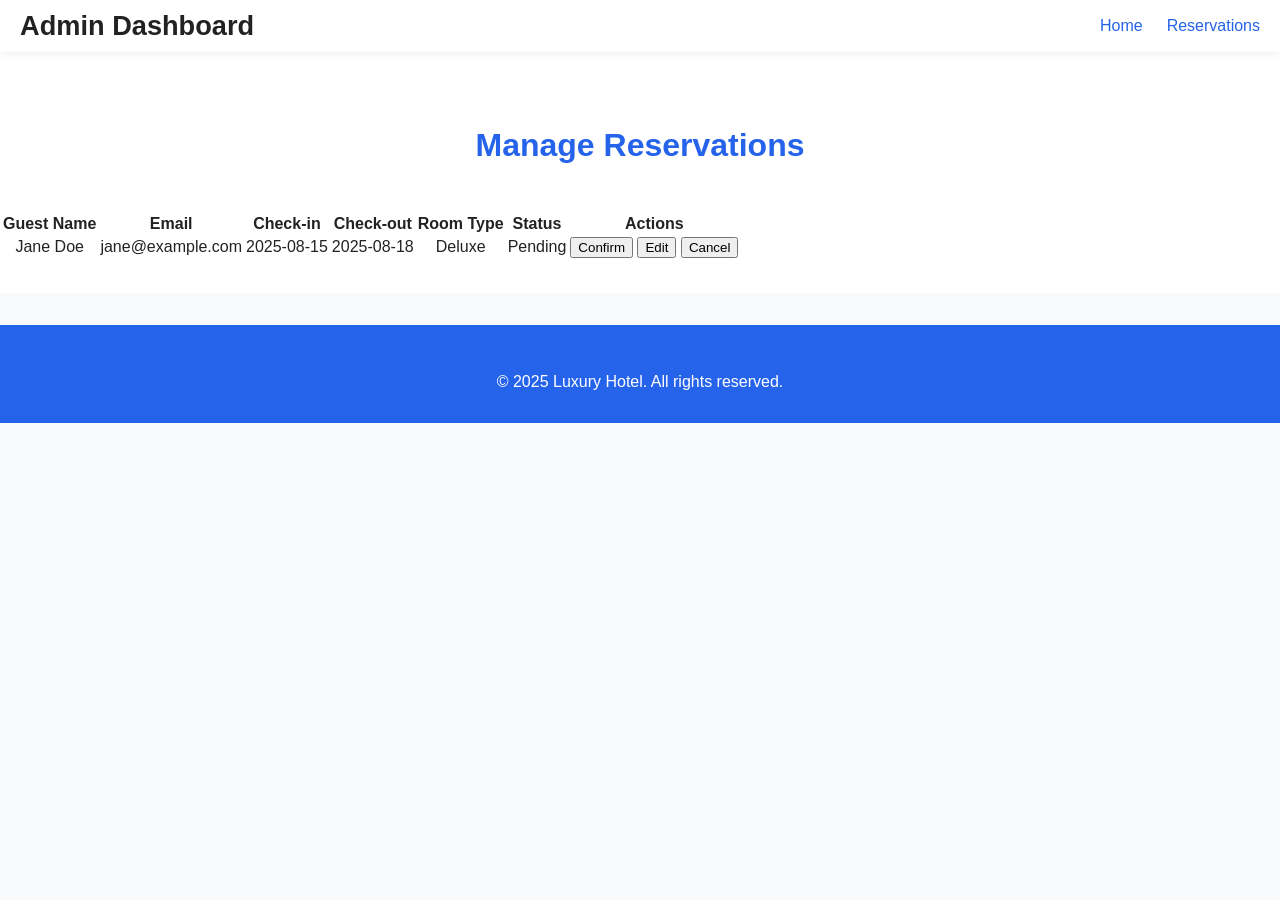
==== admin.html @ 097ed92b "Commiting of all files" ====
<!DOCTYPE html>
<html lang="en">
<head>
  <meta charset="UTF-8" />
  <meta name="viewport" content="width=device-width, initial-scale=1.0" />
  <title>Admin Dashboard – Luxury Hotel</title>
  <link rel="stylesheet" href="styles.css" />
</head>
<body>
  <header>
    <nav class="navbar">
      <div class="logo">Admin Dashboard</div>
      <ul class="nav-links" id="navLinks">
        <li><a href="index.html">Home</a></li>
        <li><a href="reservations.html">Reservations</a></li>
      </ul>
      <button class="menu-toggle" onclick="toggleMenu()">☰</button>
    </nav>
  </header>

  <section class="features">
    <h2>Manage Reservations</h2>
    <table>
      <thead>
        <tr>
          <th>Guest Name</th>
          <th>Email</th>
          <th>Check-in</th>
          <th>Check-out</th>
          <th>Room Type</th>
          <th>Status</th>
          <th>Actions</th>
        </tr>
      </thead>
      <tbody>
        <tr>
          <td>Jane Doe</td>
          <td>jane@example.com</td>
          <td>2025-08-15</td>
          <td>2025-08-18</td>
          <td>Deluxe</td>
          <td>Pending</td>
          <td>
            <button>Confirm</button>
            <button>Edit</button>
            <button>Cancel</button>
          </td>
        </tr>
        <!-- More rows -->
      </tbody>
    </table>
  </section>

  <footer>
    <p>&copy; 2025 Luxury Hotel. All rights reserved.</p>
  </footer>

  <script src="script.js"></script>
</body>
</html>
---- styles.css ----
body {
  font-family: 'Segoe UI', Arial, sans-serif;
  margin: 0;
  background: #f8f9fa;
  color: #222;
  scroll-behavior: smooth;
}

header {
  background: #fff;
  box-shadow: 0 2px 8px rgba(0,0,0,0.06);
  position: sticky;
  top: 0;
  z-index: 100;
}

.logo {
  font-size: 1.7em;
  font-weight: bold;
  display: flex;
  align-items: center;
}

.logo-img {
  height: 40px;
  width: 40px;
  margin-right: 10px;
  border-radius: 50%;
}

.navbar {
  display: flex;
  align-items: center;
  justify-content: space-between;
  padding: 10px 20px;
  margin: 0px;
}

.nav-links {
  list-style: none;
  display: flex;
  gap: 1.5em;
  margin: 0;
  padding: 0;
}

.nav-links li a {
  text-decoration: none;
  color: #2563eb;
  font-weight: 500;
  transition: color 0.2s;
}

.nav-links li a:hover {
  color: #ef4444;
}

.menu-toggle {
  display: none;
  font-size: 2em;
  background: none;
  border: none;
  color: #2563eb;
  cursor: pointer;
}

@media (max-width: 900px) {
  .nav-links {
    flex-direction: column;
    background: #fff;
    position: absolute;
    top: 60px;
    right: 0;
    width: 200px;
    display: none;
    box-shadow: 0 2px 8px rgba(0,0,0,0.12);
  }

  .nav-links.active {
    display: flex;
  }

  .menu-toggle {
    display: block;
  }
}

.hero {
  position: relative;
  background-size: cover;
  background-position: center;
  min-height: 60vh;
  display: flex;
  align-items: center;
  justify-content: center;
}

.hero-overlay {
  position: absolute;
  top: 0; left: 0; right: 0; bottom: 0;
  background: rgba(57, 28, 143, 0.214);
  z-index: 1;
}

.hero-content {
  position: relative;
  z-index: 2;
  color: #fff;
  text-align: center;
  padding: 3em 1em;
}

.hero h1 {
  font-size: 2.8em;
  margin-bottom: 0.3em;
  letter-spacing: 1px;
}

.hero p {
  font-size: 1.3em;
  margin-bottom: 1.5em;
}

.cta-button {
  background: #ef4444;
  color: #fff;
  padding: 0.9em 2.2em;
  border: none;
  border-radius: 30px;
  font-size: 1.1em;
  font-weight: bold;
  text-decoration: none;
  transition: background 0.2s;
}

.cta-button:hover {
  background: #2563eb;
}

.features {
  background: #fff;
  padding: 3em 0 2em 0;
  text-align: center;
}

.features h2 {
  font-size: 2em;
  margin-bottom: 1.5em;
  color: #2563eb;
}

.feature-grid {
  display: grid;
  grid-template-columns: repeat(auto-fit, minmax(280px, 1fr));
  gap: 2.5em;
  max-width: 1200px;
  margin: 0 auto;
  padding: 1em;
}

.feature {
  background: #f3f6fa;
  border-radius: 20px;
  padding: 1.5em 1em 2em 1em;
  box-shadow: 0 4px 12px rgba(0,0,0,0.05);
  display: flex;
  flex-direction: column;
  align-items: center;
  transition: transform 0.2s, box-shadow 0.2s;
}

.feature:hover {
  transform: translateY(-6px) scale(1.04);
  box-shadow: 0 6px 24px rgba(37,99,235,0.13);
}

.feature img {
  width: 100%;
  height: 400px;
  object-fit: cover;
  border-radius: 14px;
  margin-bottom: 1em;
}

.feature span {
  font-size: 1.3em;
  font-weight: 600;
  color: #333;
}

.testimonials {
  background: #f8fafc;
  padding: 3em 0 2em 0;
  text-align: center;
}

.testimonials h2 {
  color: #ef4444;
  margin-bottom: 1.2em;
}

.testimonial-slider {
  position: relative;
  max-width: 500px;
  margin: 0 auto;
}

.testimonial {
  display: none;
  flex-direction: column;
  align-items: center;
  background: #fff;
  border-radius: 16px;
  box-shadow: 0 2px 8px rgba(0,0,0,0.07);
  padding: 2em 1.5em 1.5em 1.5em;
  min-height: 180px;
  transition: box-shadow 0.2s;
}

.testimonial.active {
  display: flex;
  animation: fadeIn 0.7s;
}

.testimonial img {
  width: 60px;
  height: 60px;
  border-radius: 50%;
  margin-bottom: 1em;
  object-fit: cover;
  border: 2px solid #2563eb;
}

.testimonial p {
  font-size: 1.1em;
  margin-bottom: 0.7em;
}

.testimonial span {
  color: #2563eb;
  font-weight: 500;
}

.testimonial-prev, .testimonial-next {
  position: absolute;
  top: 50%;
  transform: translateY(-50%);
  background: #2563eb;
  color: #fff;
  border: none;
  border-radius: 50%;
  width: 36px;
  height: 36px;
  font-size: 1.5em;
  cursor: pointer;
  z-index: 2;
  opacity: 0.8;
}

.testimonial-prev { left: -50px; }
.testimonial-next { right: -50px; }

@media (max-width: 600px) {
  .testimonial-prev, .testimonial-next { left: 10px; right: 10px; }
}

@keyframes fadeIn {
  from { opacity: 0; transform: translateY(20px);}
  to { opacity: 1; transform: translateY(0);}
}

.contact {
  background: #fff;
  padding: 3em 0 2em 0;
}

.contact h2 {
  color: #2563eb;
  text-align: center;
  margin-bottom: 1.5em;
}

.contact-flex {
  display: flex;
  flex-wrap: wrap;
  gap: 2em;
  max-width: 1100px;
  margin: 0 auto;
  align-items: flex-start;
}

.contact form {
  flex: 1 1 320px;
  display: flex;
  flex-direction: column;
  gap: 1em;
  background: #f3f6fa;
  border-radius: 16px;
  padding: 2em 1.5em;
  box-shadow: 0 2px 8px rgba(0,0,0,0.05);
}

.contact input, .contact textarea {
  border: 1px solid #cbd5e1;
  border-radius: 8px;
  padding: 0.8em;
  font-size: 1em;
  font-family: inherit;
  resize: none;
}

.contact button {
  background: #ef4444;
  color: #fff;
  border: none;
  border-radius: 30px;
  padding: 0.8em 0;
  font-size: 1.1em;
  font-weight: bold;
  cursor: pointer;
  transition: background 0.2s;
}

.contact button:hover {
  background: #2563eb;
}

.contact-success {
  color: #10b981;
  font-weight: 500;
  margin-top: 0.7em;
  display: none;
}

.contact-info {
  flex: 1 1 260px;
  background: #f8fafc;
  border-radius: 16px;
  padding: 2em 1.5em;
  box-shadow: 0 2px 8px rgba(0,0,0,0.05);
}

.contact-info h3 {
  margin: 0.7em 0 0.2em 0;
  color: #2563eb;
}

.contact-info p {
  margin: 0.2em 0 0.7em 0;
}

.contact-map {
  width: 100%;
  border-radius: 12px;
  margin-top: 1em;
  box-shadow: 0 2px 8px rgba(0,0,0,0.07);
}

footer {
  background: #2563eb;
  color: #fff;
  text-align: center;
  padding: 2em 0 1em 0;
  margin-top: 2em;
}

.social-links {
  margin-bottom: 1em;
}

.social-links a {
  margin: 0 0.7em;
  display: inline-block;
  vertical-align: middle;
}

.social-links img {
  width: 28px;
  height: 28px;
  border-radius: 50%;
  transition: transform 0.2s;
}

.social-links img:hover {
  transform: scale(1.15);
}

#scrollTopBtn {
  display: none;
  position: fixed;
  bottom: 32px;
  right: 32px;
  z-index: 99;
  font-size: 2em;
  background: #2563eb;
  color: #fff;
  border: none;
  border-radius: 50%;
  width: 48px;
  height: 48px;
  cursor: pointer;
  box-shadow: 0 2px 8px rgba(0,0,0,0.13);
  transition: background 0.2s;
}

#scrollTopBtn:hover {
  background: #ef4444;
}
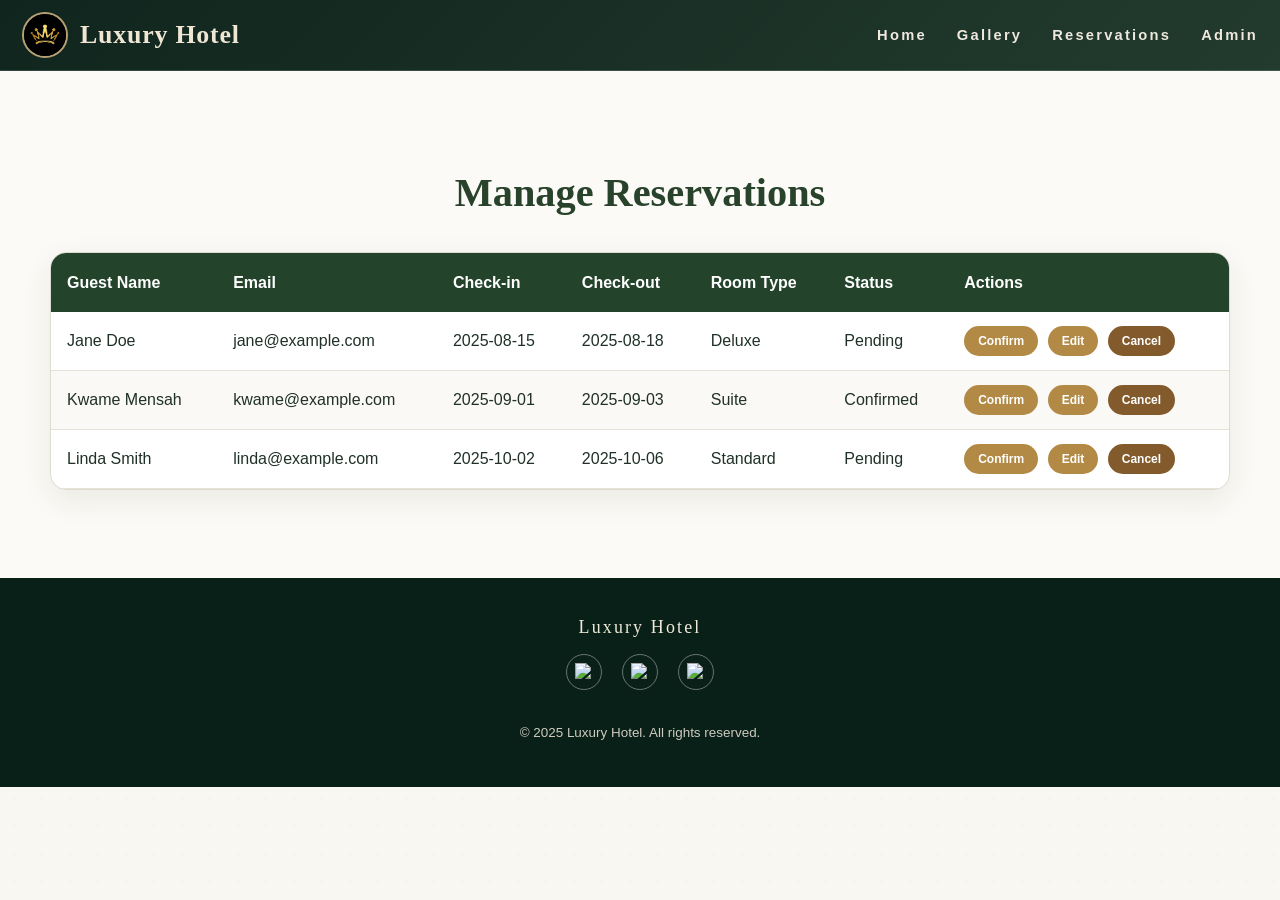
==== commit 45743e83: "Professional interface" ====
--- a/admin.html
+++ b/admin.html
@@ -9,50 +9,90 @@
 <body>
   <header>
     <nav class="navbar">
-      <div class="logo">Admin Dashboard</div>
+      <div class="logo">
+        <img src="images/logo.jpg" alt="Luxury Hotel Logo" class="logo-img" />
+        Luxury Hotel
+      </div>
       <ul class="nav-links" id="navLinks">
         <li><a href="index.html">Home</a></li>
+        <li><a href="gallery.html">Gallery</a></li>
         <li><a href="reservations.html">Reservations</a></li>
+        <li><a href="admin.html">Admin</a></li>
       </ul>
       <button class="menu-toggle" onclick="toggleMenu()">☰</button>
     </nav>
   </header>
 
-  <section class="features">
+  <section class="admin-section">
     <h2>Manage Reservations</h2>
-    <table>
-      <thead>
-        <tr>
-          <th>Guest Name</th>
-          <th>Email</th>
-          <th>Check-in</th>
-          <th>Check-out</th>
-          <th>Room Type</th>
-          <th>Status</th>
-          <th>Actions</th>
-        </tr>
-      </thead>
-      <tbody>
-        <tr>
-          <td>Jane Doe</td>
-          <td>jane@example.com</td>
-          <td>2025-08-15</td>
-          <td>2025-08-18</td>
-          <td>Deluxe</td>
-          <td>Pending</td>
-          <td>
-            <button>Confirm</button>
-            <button>Edit</button>
-            <button>Cancel</button>
-          </td>
-        </tr>
-        <!-- More rows -->
-      </tbody>
-    </table>
+    <div class="admin-table-wrap">
+      <table>
+        <thead>
+          <tr>
+            <th>Guest Name</th>
+            <th>Email</th>
+            <th>Check-in</th>
+            <th>Check-out</th>
+            <th>Room Type</th>
+            <th>Status</th>
+            <th>Actions</th>
+          </tr>
+        </thead>
+        <tbody>
+          <tr>
+            <td>Jane Doe</td>
+            <td>jane@example.com</td>
+            <td>2025-08-15</td>
+            <td>2025-08-18</td>
+            <td>Deluxe</td>
+            <td>Pending</td>
+            <td>
+              <button class="action-button">Confirm</button>
+              <button class="action-button">Edit</button>
+              <button class="action-button danger">Cancel</button>
+            </td>
+          </tr>
+          <tr>
+            <td>Kwame Mensah</td>
+            <td>kwame@example.com</td>
+            <td>2025-09-01</td>
+            <td>2025-09-03</td>
+            <td>Suite</td>
+            <td>Confirmed</td>
+            <td>
+              <button class="action-button">Confirm</button>
+              <button class="action-button">Edit</button>
+              <button class="action-button danger">Cancel</button>
+            </td>
+          </tr>
+          <tr>
+            <td>Linda Smith</td>
+            <td>linda@example.com</td>
+            <td>2025-10-02</td>
+            <td>2025-10-06</td>
+            <td>Standard</td>
+            <td>Pending</td>
+            <td>
+              <button class="action-button">Confirm</button>
+              <button class="action-button">Edit</button>
+              <button class="action-button danger">Cancel</button>
+            </td>
+          </tr>
+        </tbody>
+      </table>
+    </div>
   </section>
 
   <footer>
-    <p>&copy; 2025 Luxury Hotel. All rights reserved.</p>
+    <div class="footer-inner">
+      <div class="footer-brand">Luxury Hotel</div>
+      <div class="social-links">
+        <a href="#"><img src="images/facebook.png" alt="Facebook" /></a>
+        <a href="#"><img src="images/instagram.png" alt="Instagram" /></a>
+        <a href="#"><img src="images/twitter.png" alt="Twitter" /></a>
+      </div>
+      <p>&copy; 2025 Luxury Hotel. All rights reserved.</p>
+    </div>
   </footer>
 
   <script src="script.js"></script>
--- a/styles.css
+++ b/styles.css
@@ -1,408 +1,804 @@
 body {
   font-family: 'Segoe UI', Arial, sans-serif;
   margin: 0;
-  background: #f8f9fa;
-  color: #222;
+  background: #f8f7f2;
+  color: #203127;
+  line-height: 1.7;
   scroll-behavior: smooth;
 }
 
+body::before {
+  content: "";
+  position: fixed;
+  inset: 0;
+  pointer-events: none;
+  background-image: radial-gradient(rgba(120, 83, 37, 0.06) 1px, transparent 1px);
+  background-size: 28px 28px;
+  opacity: 0.7;
+  z-index: -1;
+}
+
+* {
+  box-sizing: border-box;
+}
+
+a {
+  color: inherit;
+}
+
 header {
-  background: #fff;
-  box-shadow: 0 2px 8px rgba(0,0,0,0.06);
+  background: linear-gradient(135deg, #10251d, #233b2f);
+  border-bottom: 1px solid rgba(255,255,255,0.15);
   position: sticky;
   top: 0;
   z-index: 100;
 }
 
-.logo {
-  font-size: 1.7em;
-  font-weight: bold;
-  display: flex;
-  align-items: center;
-}
-
-.logo-img {
-  height: 40px;
-  width: 40px;
-  margin-right: 10px;
-  border-radius: 50%;
-}
-
 .navbar {
+  max-width: 1280px;
+  margin: 0 auto;
+  padding: 12px 22px;
   display: flex;
   align-items: center;
   justify-content: space-between;
-  padding: 10px 20px;
-  margin: 0px;
+}
+
+.logo {
+  font-family: Georgia, 'Times New Roman', serif;
+  font-size: 1.62em;
+  font-weight: 700;
+  letter-spacing: 0.03em;
+  color: #efe6d4;
+  display: flex;
+  align-items: center;
+  gap: 12px;
+}
+
+.logo-img {
+  height: 46px;
+  width: 46px;
+  border-radius: 50%;
+  border: 2px solid #b7a173;
+  object-fit: cover;
 }
 
 .nav-links {
   list-style: none;
   display: flex;
-  gap: 1.5em;
+  gap: 30px;
   margin: 0;
   padding: 0;
 }
 
 .nav-links li a {
   text-decoration: none;
-  color: #2563eb;
-  font-weight: 500;
-  transition: color 0.2s;
+  color: #eee8dd;
+  font-size: 0.92em;
+  font-weight: 600;
+  letter-spacing: 0.15em;
+  position: relative;
+  transition: color 0.2s ease;
 }
 
 .nav-links li a:hover {
-  color: #ef4444;
+  color: #d9b774;
+}
+
+.nav-links li a::after {
+  content: "";
+  position: absolute;
+  left: 0;
+  right: 0;
+  bottom: -7px;
+  height: 2px;
+  background: #d9b774;
+  transform: scaleX(0);
+  transform-origin: left;
+  transition: transform 0.2s ease;
+}
+
+.nav-links li a:hover::after {
+  transform: scaleX(1);
 }
 
 .menu-toggle {
   display: none;
   font-size: 2em;
-  background: none;
+  background: transparent;
   border: none;
-  color: #2563eb;
+  color: #efe6d4;
   cursor: pointer;
-}
-
-@media (max-width: 900px) {
-  .nav-links {
-    flex-direction: column;
-    background: #fff;
-    position: absolute;
-    top: 60px;
-    right: 0;
-    width: 200px;
-    display: none;
-    box-shadow: 0 2px 8px rgba(0,0,0,0.12);
-  }
-
-  .nav-links.active {
-    display: flex;
-  }
-
-  .menu-toggle {
-    display: block;
-  }
+  line-height: 1;
 }
 
 .hero {
   position: relative;
+  min-height: 70vh;
   background-size: cover;
   background-position: center;
-  min-height: 60vh;
   display: flex;
   align-items: center;
   justify-content: center;
-}
-
-.hero-overlay {
+  overflow: hidden;
+}
+
+.hero::before {
+  content: "";
   position: absolute;
-  top: 0; left: 0; right: 0; bottom: 0;
-  background: rgba(57, 28, 143, 0.214);
-  z-index: 1;
+  inset: 0;
+  background: linear-gradient(135deg, rgba(15, 31, 26, 0.82), rgba(38, 38, 25, 0.62));
 }
 
 .hero-content {
   position: relative;
-  z-index: 2;
+  z-index: 1;
+  color: #fffdf7;
+  text-align: center;
+  max-width: 780px;
+  padding: 72px 24px;
+}
+
+.hero h1 {
+  font-family: Georgia, 'Times New Roman', serif;
+  font-size: clamp(2.8rem, 6vw, 4.8rem);
+  line-height: 1.05;
+  margin: 0 0 20px;
+  letter-spacing: -0.04em;
+}
+
+.hero p {
+  font-size: clamp(1.04rem, 2.6vw, 1.44rem);
+  color: #ebe6d7;
+  margin: 0 0 34px;
+}
+
+.cta-button {
+  display: inline-flex;
+  align-items: center;
+  justify-content: center;
+  background: #c6a35a;
+  color: #17251b;
+  padding: 13px 34px;
+  border-radius: 999px;
+  text-decoration: none;
+  font-weight: 700;
+  letter-spacing: 0.12em;
+  border: 1px solid rgba(255,255,255,0.35);
+  transition: transform 0.2s ease, background 0.2s ease, color 0.2s ease;
+}
+
+.cta-button:hover {
+  background: #efe6d4;
+  transform: translateY(-3px);
+}
+
+.hero-stats {
+  margin-top: 44px;
+  display: flex;
+  justify-content: center;
+  gap: 38px;
+  flex-wrap: wrap;
+}
+
+.hero-stats .stat {
+  border-top: 1px solid rgba(255,255,255,0.6);
+  padding-top: 12px;
+  color: #eee;
+}
+
+.hero-stats strong {
+  display: block;
+  font-family: Georgia, serif;
+  font-size: 1.56rem;
   color: #fff;
-  text-align: center;
-  padding: 3em 1em;
-}
-
-.hero h1 {
-  font-size: 2.8em;
-  margin-bottom: 0.3em;
-  letter-spacing: 1px;
-}
-
-.hero p {
-  font-size: 1.3em;
-  margin-bottom: 1.5em;
-}
-
-.cta-button {
-  background: #ef4444;
-  color: #fff;
-  padding: 0.9em 2.2em;
-  border: none;
-  border-radius: 30px;
-  font-size: 1.1em;
-  font-weight: bold;
-  text-decoration: none;
-  transition: background 0.2s;
-}
-
-.cta-button:hover {
-  background: #2563eb;
+}
+
+.hero-stats span {
+  font-size: 0.73rem;
+  letter-spacing: 0.16em;
+  text-transform: uppercase;
+}
+
+.section-heading {
+  max-width: 1180px;
+  margin: 0 auto 38px;
+  text-align: center;
+}
+
+.section-heading h2 {
+  font-family: Georgia, 'Times New Roman', serif;
+  color: #28450f;
+  font-size: clamp(2rem, 4vw, 2.66rem);
+  line-height: 1.12;
+  margin: 0 0 12px;
+}
+
+.section-heading p {
+  margin: 0 auto;
+  max-width: 680px;
+  color: #5a6554;
+  font-size: 1rem;
+}
+
+.features,
+.story,
+.experience,
+.testimonials,
+.contact {
+  padding: 88px 24px;
 }
 
 .features {
-  background: #fff;
-  padding: 3em 0 2em 0;
-  text-align: center;
+  background: #fbfaf7;
 }
 
 .features h2 {
-  font-size: 2em;
-  margin-bottom: 1.5em;
-  color: #2563eb;
+  font-family: Georgia, 'Times New Roman', serif;
+  font-size: clamp(2rem, 4vw, 2.55rem);
+  color: #244032;
+  text-align: center;
+  margin-bottom: 30px;
 }
 
 .feature-grid {
+  max-width: 1200px;
+  margin: 0 auto;
   display: grid;
-  grid-template-columns: repeat(auto-fit, minmax(280px, 1fr));
-  gap: 2.5em;
-  max-width: 1200px;
-  margin: 0 auto;
-  padding: 1em;
+  grid-template-columns: repeat(auto-fit, minmax(250px, 1fr));
+  gap: 24px;
 }
 
 .feature {
-  background: #f3f6fa;
-  border-radius: 20px;
-  padding: 1.5em 1em 2em 1em;
-  box-shadow: 0 4px 12px rgba(0,0,0,0.05);
-  display: flex;
-  flex-direction: column;
-  align-items: center;
-  transition: transform 0.2s, box-shadow 0.2s;
+  background: #fffdf9;
+  border-radius: 18px;
+  padding: 14px;
+  border: 1px solid #e5dcca;
+  box-shadow: 0 8px 28px rgba(25, 42, 25, 0.06);
+  transition: transform 0.25s ease, box-shadow 0.25s ease;
 }
 
 .feature:hover {
-  transform: translateY(-6px) scale(1.04);
-  box-shadow: 0 6px 24px rgba(37,99,235,0.13);
+  transform: translateY(-6px);
+  box-shadow: 0 14px 38px rgba(33, 74, 40, 0.11);
 }
 
 .feature img {
   width: 100%;
-  height: 400px;
+  height: 240px;
   object-fit: cover;
+  border-radius: 12px;
+}
+
+.feature span {
+  display: block;
+  margin-top: 16px;
+  font-size: 1.03em;
+  font-weight: 700;
+  color: #253b28;
+}
+
+.story {
+  background: linear-gradient(180deg, #ece7da 0%, #fbfaf7 95%);
+}
+
+.story-layout {
+  max-width: 1200px;
+  margin: 0 auto;
+  display: flex;
+  align-items: center;
+  gap: 50px;
+}
+
+.story-image {
+  flex: 1;
+}
+
+.story-image img {
+  width: 100%;
+  border-radius: 26px;
+  box-shadow: 0 20px 70px rgba(46, 58, 38, 0.14);
+  min-height: 440px;
+  object-fit: cover;
+}
+
+.story-copy {
+  flex: 1;
+}
+
+.story-copy h2 {
+  font-family: Georgia, 'Times New Roman', serif;
+  color: #20391f;
+  font-size: clamp(2rem, 4vw, 2.76rem);
+  line-height: 1.14;
+  margin-bottom: 20px;
+}
+
+.story-copy p {
+  color: #596b59;
+  font-size: 1rem;
+}
+
+.story-copy .signature {
+  margin-top: 30px;
+  color: #7a6739;
+  font-weight: 700;
+}
+
+.experience {
+  background: #283a28;
+  color: #efe8d8;
+}
+
+.experience .section-heading h2 {
+  color: #efe6d4;
+}
+
+.experience .section-heading p {
+  color: #bdb8af;
+}
+
+.experience-grid {
+  max-width: 1180px;
+  margin: 0 auto;
+  display: grid;
+  grid-template-columns: repeat(3, minmax(220px, 1fr));
+  gap: 24px;
+}
+
+.experience-card {
+  background: rgba(255,255,255,0.07);
   border-radius: 14px;
-  margin-bottom: 1em;
-}
-
-.feature span {
-  font-size: 1.3em;
-  font-weight: 600;
-  color: #333;
+  padding: 28px 24px;
+  border: 1px solid rgba(255,255,255,0.14);
+}
+
+.experience-card h3 {
+  color: #f0dba8;
+  margin-top: 0;
+  font-family: Georgia, 'Times New Roman', serif;
+}
+
+.experience-card p {
+  color: #dcd6cf;
+  margin-bottom: 0;
 }
 
 .testimonials {
-  background: #f8fafc;
-  padding: 3em 0 2em 0;
-  text-align: center;
+  background: #f5efe4;
 }
 
 .testimonials h2 {
-  color: #ef4444;
-  margin-bottom: 1.2em;
+  font-family: Georgia, 'Times New Roman', serif;
+  font-size: clamp(2rem, 4vw, 2.54rem);
+  color: #2b4531;
+  text-align: center;
+  margin-bottom: 30px;
 }
 
 .testimonial-slider {
+  max-width: 690px;
+  margin: 0 auto;
   position: relative;
-  max-width: 500px;
-  margin: 0 auto;
 }
 
 .testimonial {
   display: none;
   flex-direction: column;
   align-items: center;
-  background: #fff;
-  border-radius: 16px;
-  box-shadow: 0 2px 8px rgba(0,0,0,0.07);
-  padding: 2em 1.5em 1.5em 1.5em;
-  min-height: 180px;
-  transition: box-shadow 0.2s;
+  justify-content: center;
+  text-align: center;
+  background: #fffdf8;
+  padding: 44px 32px 34px;
+  border-radius: 20px;
+  border: 1px solid #e2d7bd;
 }
 
 .testimonial.active {
   display: flex;
-  animation: fadeIn 0.7s;
 }
 
 .testimonial img {
-  width: 60px;
-  height: 60px;
+  width: 80px;
+  height: 80px;
   border-radius: 50%;
-  margin-bottom: 1em;
   object-fit: cover;
-  border: 2px solid #2563eb;
+  border: 3px solid #bca878;
+  margin-bottom: 14px;
 }
 
 .testimonial p {
-  font-size: 1.1em;
-  margin-bottom: 0.7em;
+  font-size: 1.24em;
+  font-family: Georgia, 'Times New Roman', serif;
+  color: #485b44;
+  margin: 0 auto 10px;
 }
 
 .testimonial span {
-  color: #2563eb;
-  font-weight: 500;
-}
-
-.testimonial-prev, .testimonial-next {
+  font-weight: 700;
+  color: #876b2c;
+}
+
+.testimonial-prev,
+.testimonial-next {
   position: absolute;
   top: 50%;
   transform: translateY(-50%);
-  background: #2563eb;
-  color: #fff;
+  background: #284b35;
+  color: white;
   border: none;
   border-radius: 50%;
+  width: 40px;
+  height: 40px;
+  cursor: pointer;
+  font-size: 1.4em;
+  z-index: 2;
+}
+
+.testimonial-prev { left: -48px; }
+.testimonial-next { right: -48px; }
+
+.contact {
+  background: #eef4ee;
+}
+
+.contact h2 {
+  font-family: Georgia, 'Times New Roman', serif;
+  margin: 0 auto 30px;
+  text-align: center;
+  color: #233d23;
+  font-size: clamp(2rem, 4vw, 2.72rem);
+}
+
+.contact-flex {
+  max-width: 1150px;
+  margin: 0 auto;
+  display: flex;
+  flex-wrap: wrap;
+  gap: 34px;
+}
+
+.contact form {
+  flex: 1 1 55%;
+  background: #fff;
+  padding: 30px;
+  border-radius: 16px;
+  border: 1px solid #d8e6d8;
+  display: flex;
+  flex-direction: column;
+  gap: 14px;
+}
+
+.contact input,
+.contact textarea,
+.contact select,
+.reservation-form input,
+.reservation-form select,
+.reservation-form textarea {
+  border: 1px solid #ccd8cd;
+  border-radius: 10px;
+  padding: 13px 14px;
+  background: #fbfbf9;
+  font: inherit;
+  color: #233b23;
+}
+
+.contact textarea,
+.reservation-form textarea {
+  min-height: 140px;
+  resize: vertical;
+}
+
+.contact form button,
+.reservation-form button {
+  background: #083825;
+  color: white;
+  border: none;
+  border-radius: 999px;
+  padding: 13px 28px;
+  font-weight: 700;
+  cursor: pointer;
+  transition: background 0.2s ease, transform 0.2s ease;
+}
+
+.contact form button:hover,
+.reservation-form button:hover {
+  background: #bd964b;
+}
+
+.contact-success {
+  display: none;
+  color: #1b6a35;
+  font-weight: 700;
+}
+
+.contact-info {
+  flex: 1 1 35%;
+  background: #254637;
+  color: #fffaf5;
+  border-radius: 20px;
+  padding: 34px 30px;
+}
+
+.contact-info h3 {
+  font-family: Georgia, 'Times New Roman', serif;
+  font-size: 1.28rem;
+  color: #dfd3bd;
+  margin: 0 0 12px;
+}
+
+.contact-info p {
+  color: #efe8d8;
+  margin: 0 0 20px;
+}
+
+.contact-map {
+  width: 100%;
+  height: 210px;
+  object-fit: cover;
+  border-radius: 12px;
+  border: 1px solid rgba(255,255,255,0.45);
+  margin-top: 6px;
+}
+
+.gallery {
+  background: #f8f7f2;
+  padding: 88px 24px;
+}
+
+.gallery h2 {
+  max-width: 1180px;
+  color: #26442d;
+  margin: 0 auto 30px;
+  font-family: Georgia, 'Times New Roman', serif;
+  font-size: clamp(2rem, 4vw, 2.62rem);
+  text-align: center;
+}
+
+.gallery-grid {
+  max-width: 1180px;
+  margin: 0 auto;
+  display: grid;
+  grid-template-columns: repeat(3, minmax(210px, 1fr));
+  gap: 22px;
+}
+
+.gallery-grid img {
+  width: 100%;
+  height: 250px;
+  object-fit: cover;
+  border-radius: 12px;
+  border: 1px solid #ded4ba;
+  filter: saturate(1.05);
+}
+
+.reservation-section {
+  background: linear-gradient(135deg, #f6ecd9, #eef4ee);
+  padding: 88px 24px;
+}
+
+.reservation-section h2 {
+  max-width: 1200px;
+  margin: 0 auto 28px;
+  text-align: center;
+  font-family: Georgia, 'Times New Roman', serif;
+  font-size: clamp(2rem, 4vw, 2.72rem);
+  color: #202d23;
+}
+
+.reservation-wrap {
+  max-width: 820px;
+  margin: 0 auto;
+  background: #fffdf8;
+  border-radius: 24px;
+  border: 1px solid #d9d2bb;
+  padding: 34px;
+  box-shadow: 0 10px 34px rgba(40, 58, 30, 0.08);
+}
+
+.reservation-form {
+  display: grid;
+  grid-template-columns: repeat(2, minmax(210px, 1fr));
+  gap: 16px;
+}
+
+.reservation-form .full {
+  grid-column: 1 / -1;
+}
+
+.reservation-form label {
+  font-weight: 700;
+  color: #43503d;
+  font-size: 0.88rem;
+  letter-spacing: 0.12em;
+  text-transform: uppercase;
+}
+
+.reservation-form .reservation-button {
+  grid-column: 1 / -1;
+  justify-self: start;
+}
+
+.admin-section {
+  background: #fbfaf6;
+  padding: 88px 24px;
+}
+
+.admin-section h2 {
+  max-width: 1200px;
+  margin: 0 auto 24px;
+  font-family: Georgia, 'Times New Roman', serif;
+  font-size: clamp(2rem, 4vw, 2.52rem);
+  color: #28422b;
+  text-align: center;
+}
+
+.admin-table-wrap {
+  max-width: 1180px;
+  margin: 0 auto;
+  overflow-x: auto;
+  background: white;
+  box-shadow: 0 10px 30px rgba(40, 45, 31, 0.08);
+  border-radius: 16px;
+  border: 1px solid #dedccf;
+}
+
+.admin-table-wrap table {
+  width: 100%;
+  border-collapse: collapse;
+}
+
+.admin-table-wrap th {
+  background: #23442b;
+  color: #fff;
+  padding: 16px;
+  text-align: left;
+}
+
+.admin-table-wrap td {
+  padding: 14px 16px;
+  border-bottom: 1px solid #e5e1d5;
+}
+
+.admin-table-wrap tbody tr:nth-child(even) {
+  background: #faf9f5;
+}
+
+.admin-table-wrap .action-button {
+  background: #b38a45;
+  color: white;
+  border: none;
+  border-radius: 999px;
+  padding: 8px 14px;
+  font-size: 0.75em;
+  font-weight: 700;
+  margin-right: 5px;
+}
+
+.admin-table-wrap .action-button.danger {
+  background: #835a2b;
+}
+
+footer {
+  background: #092018;
+  color: #cfcbbf;
+  text-align: center;
+  padding: 34px 24px 42px;
+}
+
+.footer-inner {
+  max-width: 1180px;
+  margin: 0 auto;
+}
+
+.footer-brand {
+  font-family: Georgia, 'Times New Roman', serif;
+  color: #efe9d9;
+  font-size: 1.12rem;
+  letter-spacing: 0.12em;
+}
+
+.social-links {
+  margin: 12px 0 16px;
+}
+
+.social-links a {
+  display: inline-flex;
+  align-items: center;
+  justify-content: center;
   width: 36px;
   height: 36px;
-  font-size: 1.5em;
-  cursor: pointer;
-  z-index: 2;
-  opacity: 0.8;
-}
-
-.testimonial-prev { left: -50px; }
-.testimonial-next { right: -50px; }
-
-@media (max-width: 600px) {
-  .testimonial-prev, .testimonial-next { left: 10px; right: 10px; }
-}
-
-@keyframes fadeIn {
-  from { opacity: 0; transform: translateY(20px);}
-  to { opacity: 1; transform: translateY(0);}
-}
-
-.contact {
-  background: #fff;
-  padding: 3em 0 2em 0;
-}
-
-.contact h2 {
-  color: #2563eb;
-  text-align: center;
-  margin-bottom: 1.5em;
-}
-
-.contact-flex {
-  display: flex;
-  flex-wrap: wrap;
-  gap: 2em;
-  max-width: 1100px;
-  margin: 0 auto;
-  align-items: flex-start;
-}
-
-.contact form {
-  flex: 1 1 320px;
-  display: flex;
-  flex-direction: column;
-  gap: 1em;
-  background: #f3f6fa;
-  border-radius: 16px;
-  padding: 2em 1.5em;
-  box-shadow: 0 2px 8px rgba(0,0,0,0.05);
-}
-
-.contact input, .contact textarea {
-  border: 1px solid #cbd5e1;
-  border-radius: 8px;
-  padding: 0.8em;
-  font-size: 1em;
-  font-family: inherit;
-  resize: none;
-}
-
-.contact button {
-  background: #ef4444;
+  margin: 0 8px;
+  border-radius: 50%;
+  border: 1px solid rgba(255,255,255,0.38);
   color: #fff;
-  border: none;
-  border-radius: 30px;
-  padding: 0.8em 0;
-  font-size: 1.1em;
-  font-weight: bold;
-  cursor: pointer;
-  transition: background 0.2s;
-}
-
-.contact button:hover {
-  background: #2563eb;
-}
-
-.contact-success {
-  color: #10b981;
-  font-weight: 500;
-  margin-top: 0.7em;
-  display: none;
-}
-
-.contact-info {
-  flex: 1 1 260px;
-  background: #f8fafc;
-  border-radius: 16px;
-  padding: 2em 1.5em;
-  box-shadow: 0 2px 8px rgba(0,0,0,0.05);
-}
-
-.contact-info h3 {
-  margin: 0.7em 0 0.2em 0;
-  color: #2563eb;
-}
-
-.contact-info p {
-  margin: 0.2em 0 0.7em 0;
-}
-
-.contact-map {
-  width: 100%;
-  border-radius: 12px;
-  margin-top: 1em;
-  box-shadow: 0 2px 8px rgba(0,0,0,0.07);
-}
-
-footer {
-  background: #2563eb;
-  color: #fff;
-  text-align: center;
-  padding: 2em 0 1em 0;
-  margin-top: 2em;
-}
-
-.social-links {
-  margin-bottom: 1em;
-}
-
-.social-links a {
-  margin: 0 0.7em;
-  display: inline-block;
-  vertical-align: middle;
+  text-decoration: none;
 }
 
 .social-links img {
-  width: 28px;
-  height: 28px;
-  border-radius: 50%;
-  transition: transform 0.2s;
-}
-
-.social-links img:hover {
-  transform: scale(1.15);
+  width: 18px;
+  height: 18px;
+}
+
+footer p {
+  margin: 0;
+  font-size: 0.84em;
 }
 
 #scrollTopBtn {
   display: none;
   position: fixed;
-  bottom: 32px;
-  right: 32px;
+  bottom: 30px;
+  right: 30px;
   z-index: 99;
-  font-size: 2em;
-  background: #2563eb;
-  color: #fff;
+  background: #b38a45;
+  color: white;
   border: none;
   border-radius: 50%;
-  width: 48px;
-  height: 48px;
+  width: 46px;
+  height: 46px;
   cursor: pointer;
-  box-shadow: 0 2px 8px rgba(0,0,0,0.13);
-  transition: background 0.2s;
+  font-size: 1.22rem;
+  box-shadow: 0 8px 20px rgba(0,0,0,0.2);
 }
 
 #scrollTopBtn:hover {
-  background: #ef4444;
-}
+  background: #3e5638;
+}
+
+@media (max-width: 900px) {
+  .nav-links {
+    flex-direction: column;
+    background: #10251d;
+    position: absolute;
+    top: 86px;
+    right: 0;
+    width: min(260px, 90vw);
+    display: none;
+    padding: 20px;
+    box-shadow: 0 12px 30px rgba(0,0,0,0.22);
+  }
+
+  .nav-links.active {
+    display: flex;
+  }
+
+  .menu-toggle {
+    display: block;
+  }
+
+  .story-layout,
+  .contact-flex {
+    flex-direction: column;
+  }
+
+  .experience-grid,
+  .gallery-grid,
+  .reservation-form {
+    grid-template-columns: 1fr;
+  }
+
+  .testimonial-prev { left: 6px; }
+  .testimonial-next { right: 6px; }
+}
+
+@media (max-width: 620px) {
+  .hero {
+    min-height: 560px;
+  }
+
+  .hero h1 {
+    font-size: 2.46rem;
+  }
+
+  .hero-stats {
+    align-items: center;
+  }
+
+  .feature img {
+    height: 210px;
+  }
+
+  .reservation-wrap {
+    padding: 22px;
+  }
+}
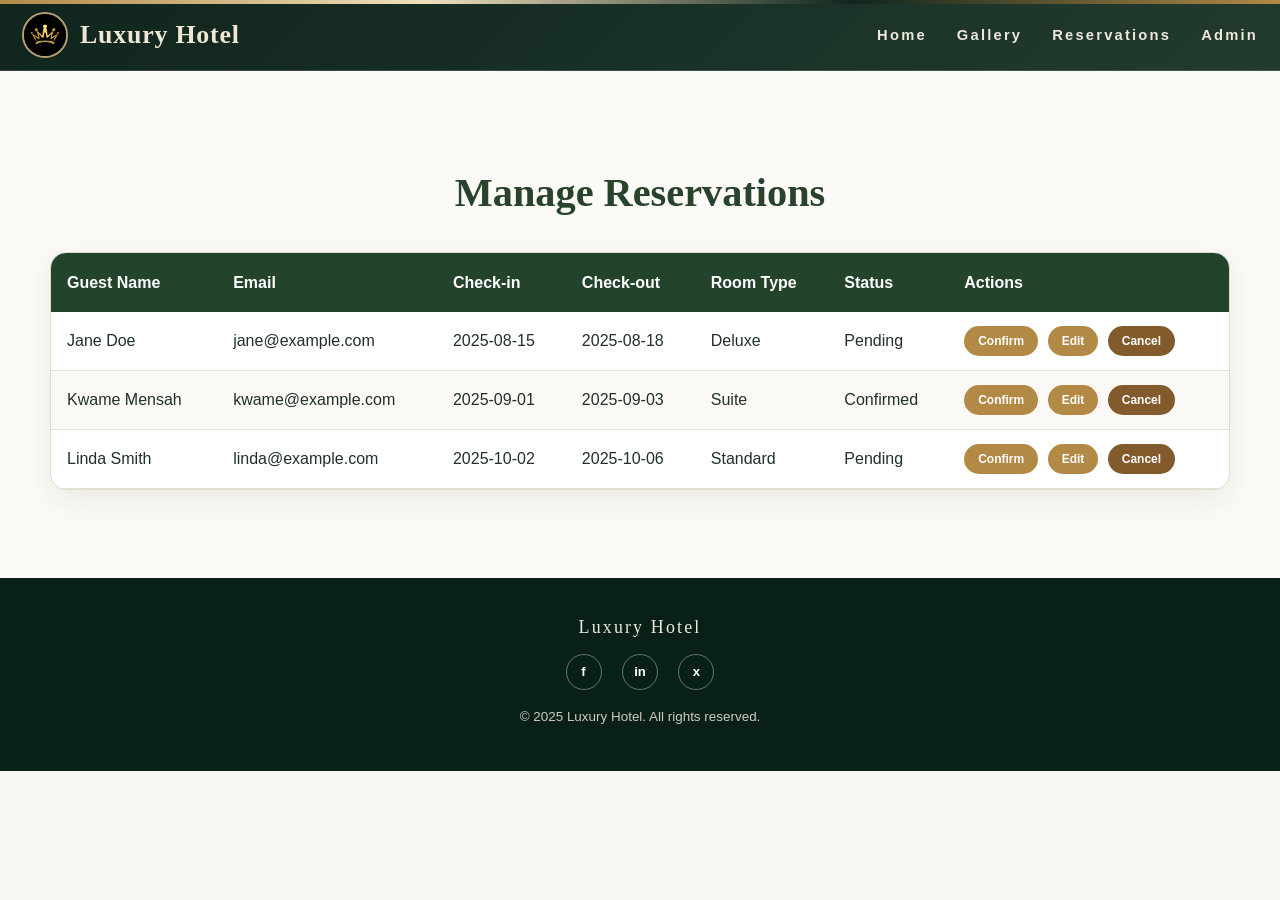
==== commit 2389ed06: "More changes" ====
--- a/admin.html
+++ b/admin.html
@@ -87,9 +87,9 @@
     <div class="footer-inner">
       <div class="footer-brand">Luxury Hotel</div>
       <div class="social-links">
-        <a href="#"><img src="images/facebook.png" alt="Facebook" /></a>
-        <a href="#"><img src="images/instagram.png" alt="Instagram" /></a>
-        <a href="#"><img src="images/twitter.png" alt="Twitter" /></a>
+        <a href="#" aria-label="Facebook" class="social-icon">f</a>
+        <a href="#" aria-label="Instagram" class="social-icon">in</a>
+        <a href="#" aria-label="X" class="social-icon">x</a>
       </div>
       <p>&copy; 2025 Luxury Hotel. All rights reserved.</p>
     </div>
--- a/styles.css
+++ b/styles.css
@@ -1,8 +1,34 @@
+:root {
+  --bg: #f8f7f2;
+  --bg-soft: #fbfaf7;
+  --bg-warm: #f5efe4;
+  --ink: #203127;
+  --ink-soft: #596b59;
+  --text: #203127;
+  --text-muted: #6e7069;
+  --brand: #b38a45;
+  --brand-soft: #efe0bd;
+  --brand-deep: #10251d;
+  --sage: #314b39;
+  --sage-soft: #eaf1ea;
+  --cream: #fffdf8;
+  --line: #ded4ba;
+  --shadow: rgba(50, 63, 41, 0.11);
+}
+
+* {
+  box-sizing: border-box;
+}
+
+html {
+  scroll-behavior: smooth;
+}
+
 body {
   font-family: 'Segoe UI', Arial, sans-serif;
   margin: 0;
-  background: #f8f7f2;
-  color: #203127;
+  background: var(--bg);
+  color: var(--text);
   line-height: 1.7;
   scroll-behavior: smooth;
 }
@@ -18,8 +44,22 @@
   z-index: -1;
 }
 
-* {
-  box-sizing: border-box;
+body::after {
+  content: "";
+  position: fixed;
+  left: 0;
+  right: 0;
+  top: 0;
+  height: 4px;
+  background: linear-gradient(90deg, #b38a45, #efe0bd, #10251d, #b38a45);
+  pointer-events: none;
+  z-index: 100;
+}
+
+@media (max-width: 900px) {
+  body::after {
+    height: 3px;
+  }
 }
 
 a {
@@ -712,11 +752,19 @@
   border: 1px solid rgba(255,255,255,0.38);
   color: #fff;
   text-decoration: none;
+  font-weight: 800;
+  font-size: 0.82rem;
+  transition: background 0.2s ease, transform 0.2s ease, color 0.2s ease;
+}
+
+.social-links a:hover {
+  background: var(--brand);
+  color: var(--brand-deep);
+  transform: translateY(-2px);
 }
 
 .social-links img {
-  width: 18px;
-  height: 18px;
+  display: none;
 }
 
 footer p {
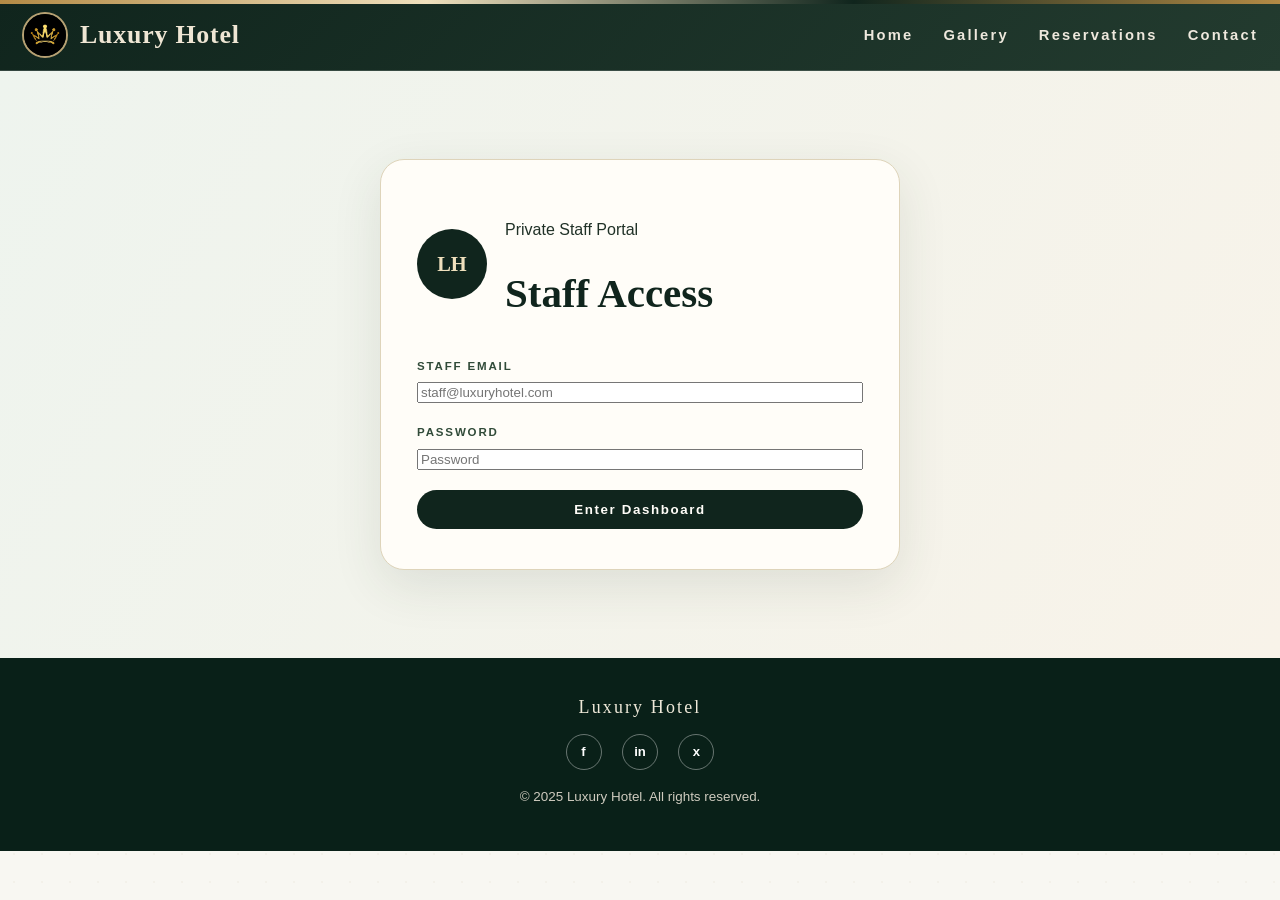
==== commit 14a8d887: "HAndling of admin panel" ====
--- a/admin.html
+++ b/admin.html
@@ -3,7 +3,7 @@
 <head>
   <meta charset="UTF-8" />
   <meta name="viewport" content="width=device-width, initial-scale=1.0" />
-  <title>Admin Dashboard – Luxury Hotel</title>
+  <title>Staff Login – Luxury Hotel</title>
   <link rel="stylesheet" href="styles.css" />
 </head>
 <body>
@@ -17,69 +17,101 @@
         <li><a href="index.html">Home</a></li>
         <li><a href="gallery.html">Gallery</a></li>
         <li><a href="reservations.html">Reservations</a></li>
-        <li><a href="admin.html">Admin</a></li>
+        <li><a href="index.html#contact">Contact</a></li>
       </ul>
       <button class="menu-toggle" onclick="toggleMenu()">☰</button>
     </nav>
   </header>
 
-  <section class="admin-section">
-    <h2>Manage Reservations</h2>
-    <div class="admin-table-wrap">
-      <table>
-        <thead>
-          <tr>
-            <th>Guest Name</th>
-            <th>Email</th>
-            <th>Check-in</th>
-            <th>Check-out</th>
-            <th>Room Type</th>
-            <th>Status</th>
-            <th>Actions</th>
-          </tr>
-        </thead>
-        <tbody>
-          <tr>
-            <td>Jane Doe</td>
-            <td>jane@example.com</td>
-            <td>2025-08-15</td>
-            <td>2025-08-18</td>
-            <td>Deluxe</td>
-            <td>Pending</td>
-            <td>
-              <button class="action-button">Confirm</button>
-              <button class="action-button">Edit</button>
-              <button class="action-button danger">Cancel</button>
-            </td>
-          </tr>
-          <tr>
-            <td>Kwame Mensah</td>
-            <td>kwame@example.com</td>
-            <td>2025-09-01</td>
-            <td>2025-09-03</td>
-            <td>Suite</td>
-            <td>Confirmed</td>
-            <td>
-              <button class="action-button">Confirm</button>
-              <button class="action-button">Edit</button>
-              <button class="action-button danger">Cancel</button>
-            </td>
-          </tr>
-          <tr>
-            <td>Linda Smith</td>
-            <td>linda@example.com</td>
-            <td>2025-10-02</td>
-            <td>2025-10-06</td>
-            <td>Standard</td>
-            <td>Pending</td>
-            <td>
-              <button class="action-button">Confirm</button>
-              <button class="action-button">Edit</button>
-              <button class="action-button danger">Cancel</button>
-            </td>
-          </tr>
-        </tbody>
-      </table>
+  <section class="admin-login-section">
+    <div class="admin-login-wrap">
+      <div class="admin-login-panel" id="adminLoginPanel">
+        <div class="admin-login-header">
+          <div class="admin-logo-badge">LH</div>
+          <div>
+            <p class="eyebrow">Private Staff Portal</p>
+            <h1>Staff Access</h1>
+          </div>
+        </div>
+
+        <form class="admin-login-form" id="adminLoginForm">
+          <label for="staffEmail">Staff Email</label>
+          <input id="staffEmail" type="email" placeholder="staff@luxuryhotel.com" required />
+
+          <label for="staffPassword">Password</label>
+          <input id="staffPassword" type="password" placeholder="Password" required />
+
+          <button type="submit" class="admin-login-button">Enter Dashboard</button>
+          <div class="admin-login-error" id="adminLoginError"></div>
+        </form>
+      </div>
+
+      <section class="admin-dashboard" id="adminDashboard" hidden>
+        <div class="admin-dashboard-top">
+          <div>
+            <p class="eyebrow">Luxury Hotel</p>
+            <h1>Reservation Dashboard</h1>
+          </div>
+          <button class="logout-button" id="adminLogout">Log out</button>
+        </div>
+
+        <div class="admin-table-wrap">
+          <table>
+            <thead>
+              <tr>
+                <th>Guest Name</th>
+                <th>Email</th>
+                <th>Check-in</th>
+                <th>Check-out</th>
+                <th>Room Type</th>
+                <th>Status</th>
+                <th>Actions</th>
+              </tr>
+            </thead>
+            <tbody>
+              <tr>
+                <td>Jane Doe</td>
+                <td>jane@example.com</td>
+                <td>2025-08-15</td>
+                <td>2025-08-18</td>
+                <td>Deluxe</td>
+                <td>Pending</td>
+                <td>
+                  <button class="action-button">Confirm</button>
+                  <button class="action-button">Edit</button>
+                  <button class="action-button danger">Cancel</button>
+                </td>
+              </tr>
+              <tr>
+                <td>Kwame Mensah</td>
+                <td>kwame@example.com</td>
+                <td>2025-09-01</td>
+                <td>2025-09-03</td>
+                <td>Suite</td>
+                <td>Confirmed</td>
+                <td>
+                  <button class="action-button">Confirm</button>
+                  <button class="action-button">Edit</button>
+                  <button class="action-button danger">Cancel</button>
+                </td>
+              </tr>
+              <tr>
+                <td>Linda Smith</td>
+                <td>linda@example.com</td>
+                <td>2025-10-02</td>
+                <td>2025-10-06</td>
+                <td>Standard</td>
+                <td>Pending</td>
+                <td>
+                  <button class="action-button">Confirm</button>
+                  <button class="action-button">Edit</button>
+                  <button class="action-button danger">Cancel</button>
+                </td>
+              </tr>
+            </tbody>
+          </table>
+        </div>
+      </section>
     </div>
   </section>
 
--- a/styles.css
+++ b/styles.css
@@ -124,6 +124,11 @@
   color: #d9b774;
 }
 
+.nav-links li a.active,
+.nav-links li a[aria-current="page"] {
+  color: #d9b774;
+}
+
 .nav-links li a::after {
   content: "";
   position: absolute;
@@ -137,7 +142,8 @@
   transition: transform 0.2s ease;
 }
 
-.nav-links li a:hover::after {
+.nav-links li a:hover::after,
+.nav-links li a.active::after {
   transform: scaleX(1);
 }
 
@@ -850,3 +856,136 @@
     padding: 22px;
   }
 }
+
+.admin-login-section {
+  background: linear-gradient(120deg, #eef4ee 0%, #f8f3e9 100%);
+  padding: 88px 24px;
+}
+
+.admin-login-wrap {
+  max-width: 1080px;
+  margin: 0 auto;
+}
+
+.admin-login-panel {
+  max-width: 520px;
+  margin: 0 auto;
+  background: var(--cream);
+  border-radius: 24px;
+  border: 1px solid var(--line);
+  padding: 40px 36px;
+  box-shadow: 0 16px 50px var(--shadow);
+}
+
+.admin-login-header {
+  display: flex;
+  align-items: center;
+  gap: 18px;
+  margin-bottom: 28px;
+}
+
+.admin-logo-badge {
+  width: 70px;
+  height: 70px;
+  border-radius: 50%;
+  background: var(--brand-deep);
+  color: var(--brand-soft);
+  display: flex;
+  align-items: center;
+  justify-content: center;
+  font-family: Georgia, 'Times New Roman', serif;
+  font-weight: 700;
+  font-size: 1.28rem;
+}
+
+.admin-login-header h1 {
+  margin: 0;
+  font-family: Georgia, 'Times New Roman', serif;
+  font-size: clamp(2rem, 4vw, 2.56rem);
+  color: var(--brand-deep);
+}
+
+.admin-login-form {
+  display: flex;
+  flex-direction: column;
+}
+
+.admin-login-form label {
+  font-size: 0.72rem;
+  font-weight: 800;
+  letter-spacing: 0.16em;
+  color: var(--sage);
+  text-transform: uppercase;
+  margin-bottom: 6px;
+}
+
+.admin-login-form input {
+  margin-bottom: 20px;
+}
+
+.admin-login-button {
+  background: var(--brand-deep);
+  color: #fffdf8;
+  border: none;
+  border-radius: 999px;
+  padding: 12px 28px;
+  font-weight: 800;
+  letter-spacing: 0.12em;
+  cursor: pointer;
+  transition: background 0.2s ease, transform 0.2s ease;
+}
+
+.admin-login-button:hover {
+  background: var(--brand);
+  color: #10251d;
+}
+
+.admin-login-error {
+  display: none;
+  color: #aa4530;
+  margin-top: 12px;
+  font-weight: 700;
+}
+
+.admin-login-error.show {
+  display: block;
+}
+
+.admin-dashboard {
+  background: var(--cream);
+  border-radius: 24px;
+  border: 1px solid var(--line);
+  padding: 30px;
+  box-shadow: 0 14px 40px var(--shadow);
+}
+
+.admin-dashboard-top {
+  display: flex;
+  justify-content: space-between;
+  align-items: center;
+  gap: 20px;
+  border-bottom: 1px solid var(--line);
+  padding-bottom: 24px;
+  margin-bottom: 24px;
+}
+
+.admin-dashboard-top h1 {
+  margin: 0;
+  font-family: Georgia, 'Times New Roman', serif;
+  font-size: clamp(1.72rem, 3.4vw, 2.28rem);
+  color: var(--brand-deep);
+}
+
+.logout-button {
+  background: #38593a;
+  color: #fffdf8;
+  border-radius: 999px;
+  padding: 12px 28px;
+  border: none;
+  font-weight: 800;
+  cursor: pointer;
+}
+
+.admin-dashboard[hidden] {
+  display: none;
+}
